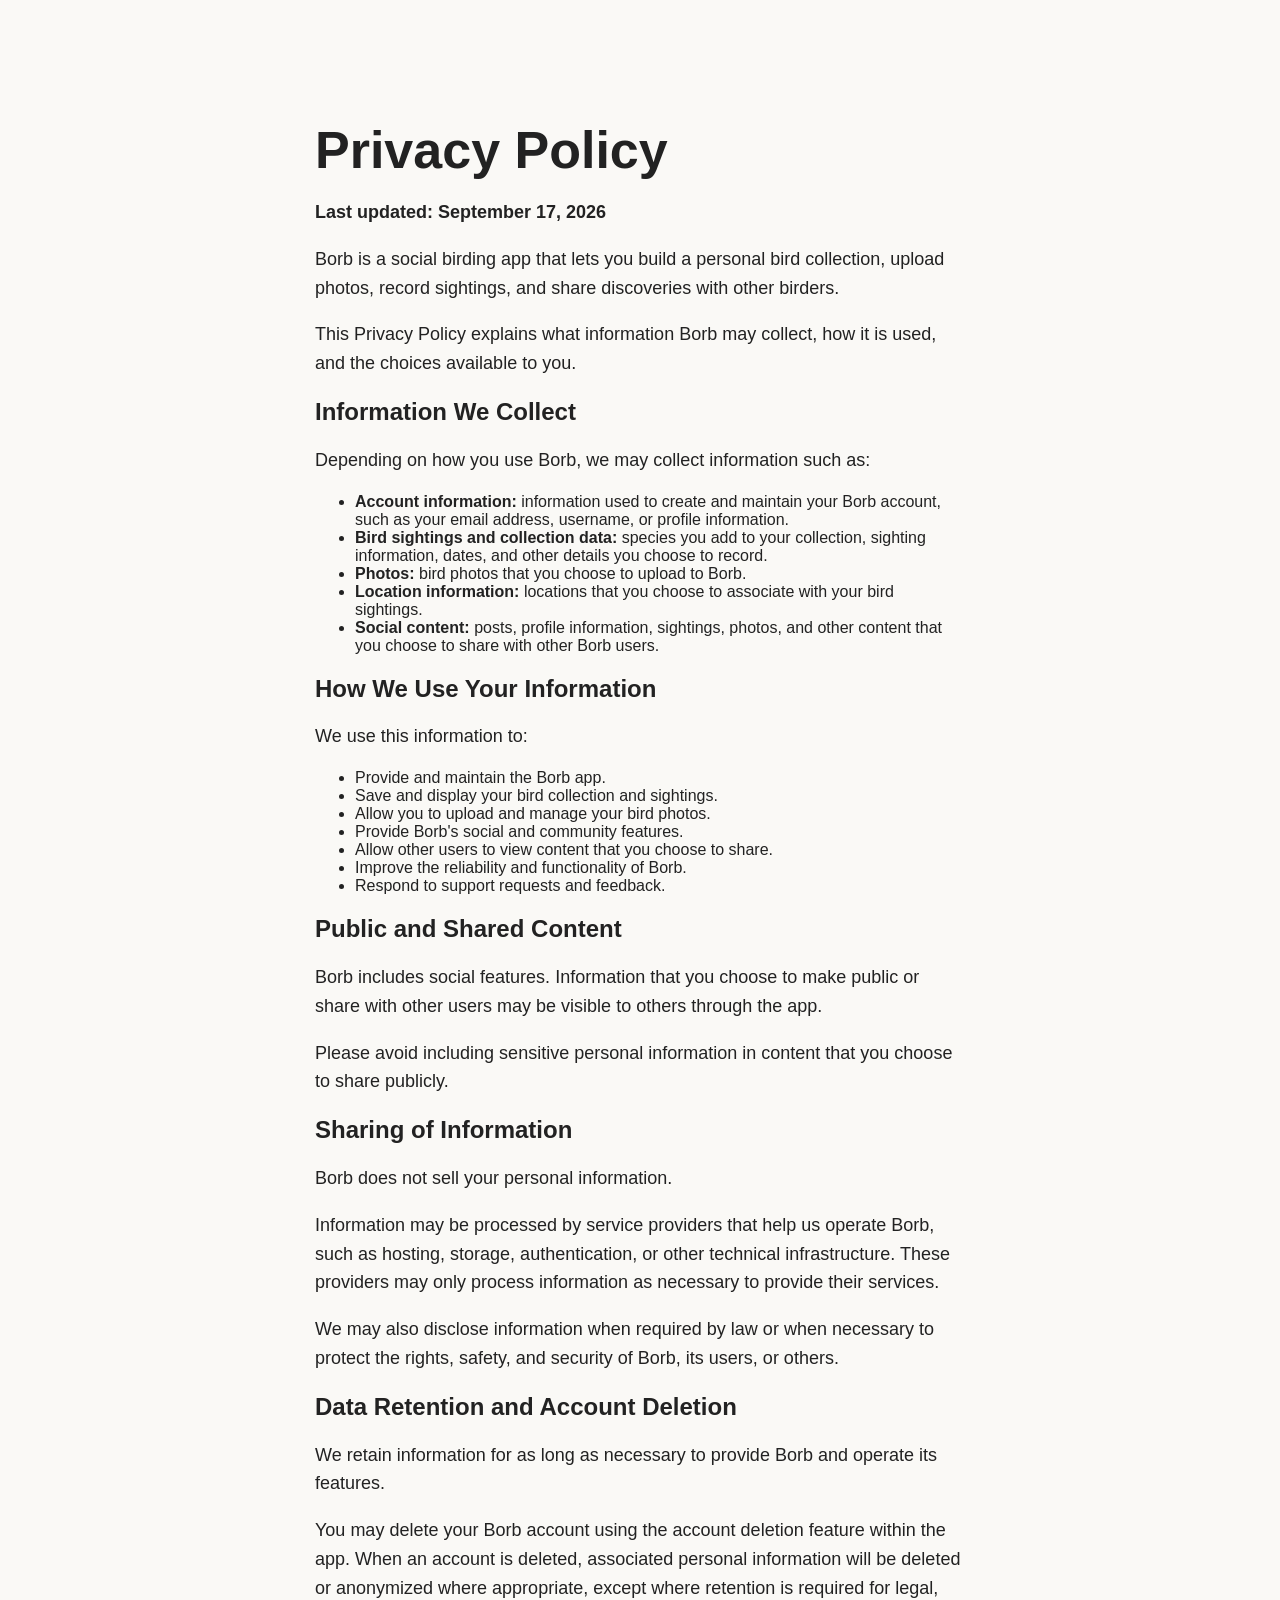
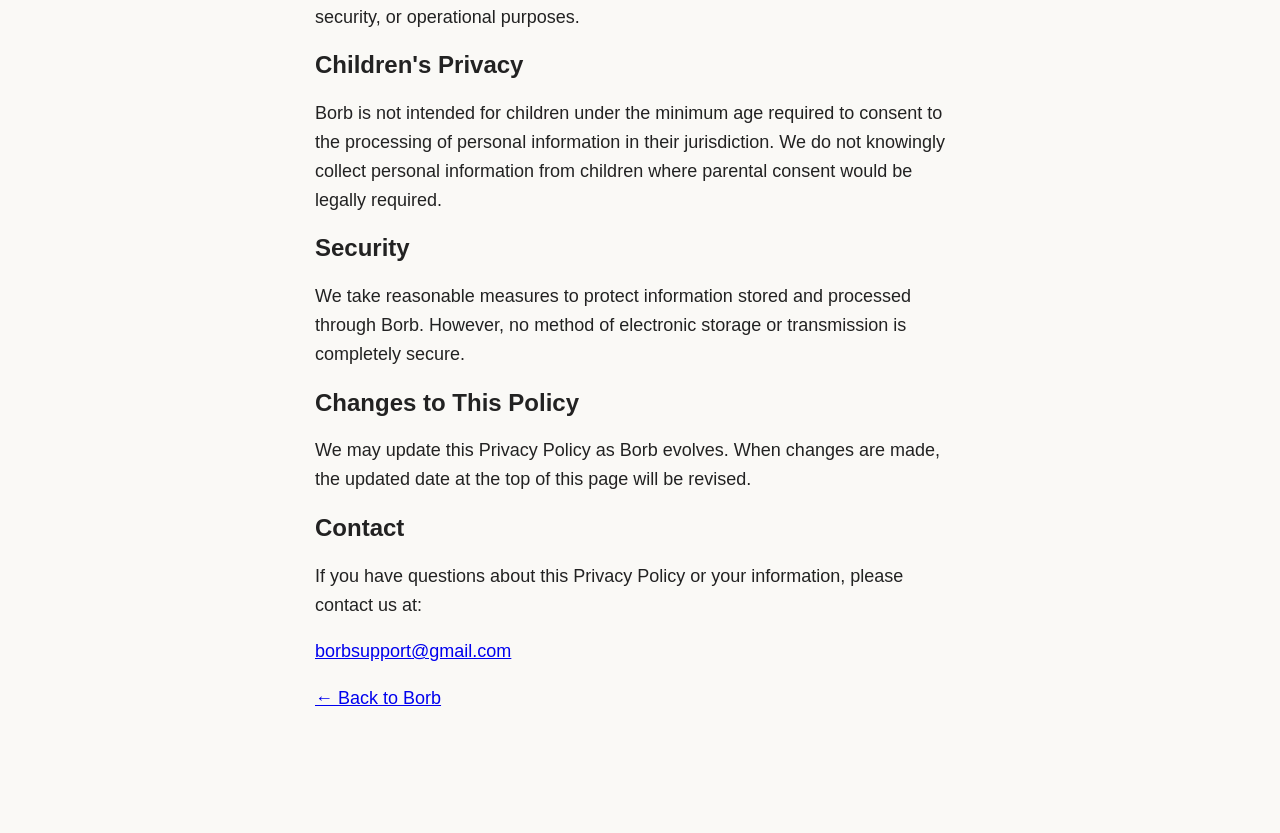
==== privacy/index.html @ 5e0afe62 "Create index.html" ====
<!DOCTYPE html>
<html lang="en">
<head>
  <meta charset="UTF-8">
  <meta name="viewport" content="width=device-width, initial-scale=1.0">
  <title>Borb Privacy Policy</title>
  <link rel="stylesheet" href="../style.css">
</head>

<body>
  <main>
    <h1>Privacy Policy</h1>

    <p><strong>Last updated: September 17, 2026</strong></p>

    <p>
      Borb is a social birding app that lets you build a personal bird
      collection, upload photos, record sightings, and share discoveries
      with other birders.
    </p>

    <p>
      This Privacy Policy explains what information Borb may collect,
      how it is used, and the choices available to you.
    </p>

    <h2>Information We Collect</h2>

    <p>Depending on how you use Borb, we may collect information such as:</p>

    <ul>
      <li>
        <strong>Account information:</strong> information used to create
        and maintain your Borb account, such as your email address,
        username, or profile information.
      </li>

      <li>
        <strong>Bird sightings and collection data:</strong> species you
        add to your collection, sighting information, dates, and other
        details you choose to record.
      </li>

      <li>
        <strong>Photos:</strong> bird photos that you choose to upload
        to Borb.
      </li>

      <li>
        <strong>Location information:</strong> locations that you choose
        to associate with your bird sightings.
      </li>

      <li>
        <strong>Social content:</strong> posts, profile information,
        sightings, photos, and other content that you choose to share
        with other Borb users.
      </li>
    </ul>

    <h2>How We Use Your Information</h2>

    <p>We use this information to:</p>

    <ul>
      <li>Provide and maintain the Borb app.</li>
      <li>Save and display your bird collection and sightings.</li>
      <li>Allow you to upload and manage your bird photos.</li>
      <li>Provide Borb's social and community features.</li>
      <li>Allow other users to view content that you choose to share.</li>
      <li>Improve the reliability and functionality of Borb.</li>
      <li>Respond to support requests and feedback.</li>
    </ul>

    <h2>Public and Shared Content</h2>

    <p>
      Borb includes social features. Information that you choose to make
      public or share with other users may be visible to others through
      the app.
    </p>

    <p>
      Please avoid including sensitive personal information in content
      that you choose to share publicly.
    </p>

    <h2>Sharing of Information</h2>

    <p>
      Borb does not sell your personal information.
    </p>

    <p>
      Information may be processed by service providers that help us
      operate Borb, such as hosting, storage, authentication, or other
      technical infrastructure. These providers may only process
      information as necessary to provide their services.
    </p>

    <p>
      We may also disclose information when required by law or when
      necessary to protect the rights, safety, and security of Borb,
      its users, or others.
    </p>

    <h2>Data Retention and Account Deletion</h2>

    <p>
      We retain information for as long as necessary to provide Borb
      and operate its features.
    </p>

    <p>
      You may delete your Borb account using the account deletion
      feature within the app. When an account is deleted, associated
      personal information will be deleted or anonymized where
      appropriate, except where retention is required for legal,
      security, or operational purposes.
    </p>

    <h2>Children's Privacy</h2>

    <p>
      Borb is not intended for children under the minimum age required
      to consent to the processing of personal information in their
      jurisdiction. We do not knowingly collect personal information
      from children where parental consent would be legally required.
    </p>

    <h2>Security</h2>

    <p>
      We take reasonable measures to protect information stored and
      processed through Borb. However, no method of electronic storage
      or transmission is completely secure.
    </p>

    <h2>Changes to This Policy</h2>

    <p>
      We may update this Privacy Policy as Borb evolves. When changes
      are made, the updated date at the top of this page will be revised.
    </p>

    <h2>Contact</h2>

    <p>
      If you have questions about this Privacy Policy or your information,
      please contact us at:
    </p>

    <p>
      <a href="mailto:YOUR_EMAIL">borbsupport@gmail.com</a>
    </p>

    <p>
      <a href="../">← Back to Borb</a>
    </p>
  </main>
</body>
</html>
---- style.css ----
body {
  font-family: -apple-system, BlinkMacSystemFont, "Segoe UI", sans-serif;
  margin: 0;
  padding: 40px 24px;
  background: #faf9f6;
  color: #222;
}

main {
  max-width: 650px;
  margin: 80px auto;
}

h1 {
  font-size: 52px;
  margin-bottom: 8px;
}

.tagline {
  font-size: 24px;
  font-weight: 600;
}

p {
  font-size: 18px;
  line-height: 1.6;
}

nav {
  margin-top: 40px;
}

nav a {
  margin-right: 24px;
  color: inherit;
}
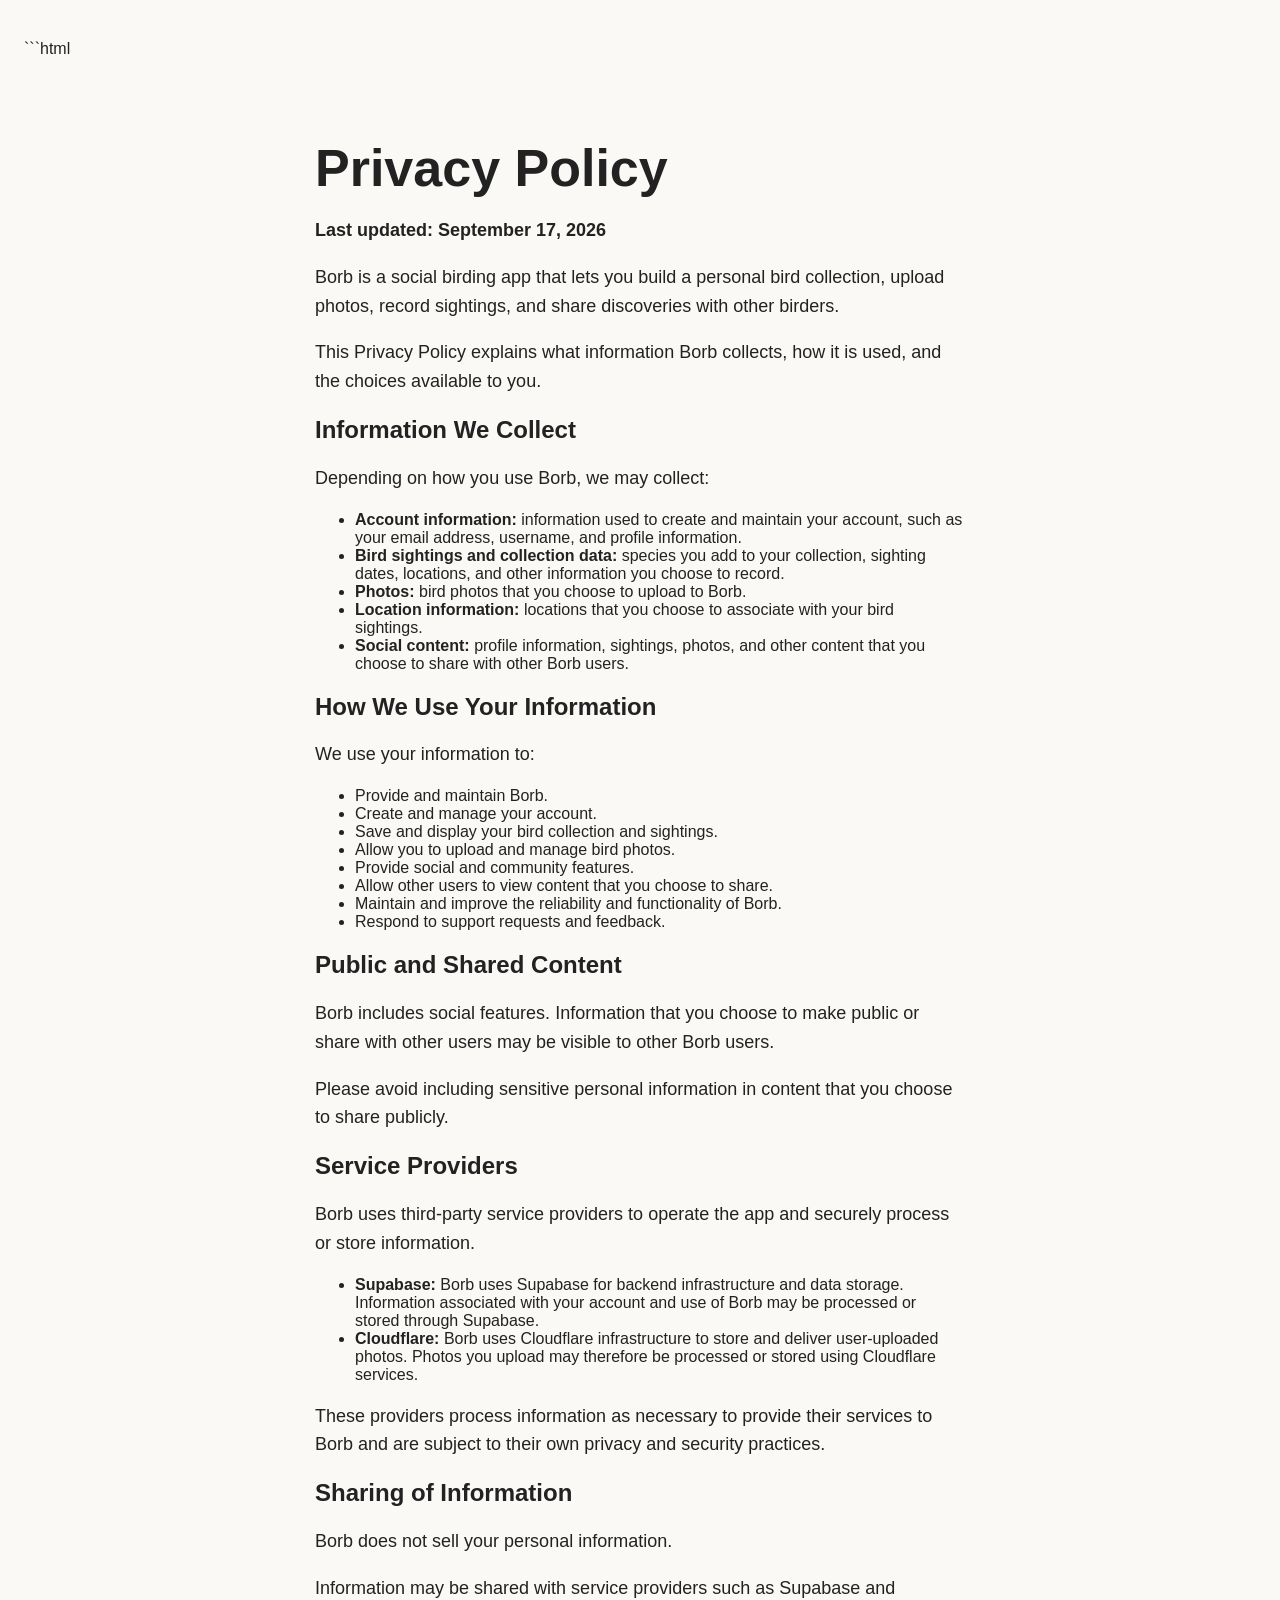
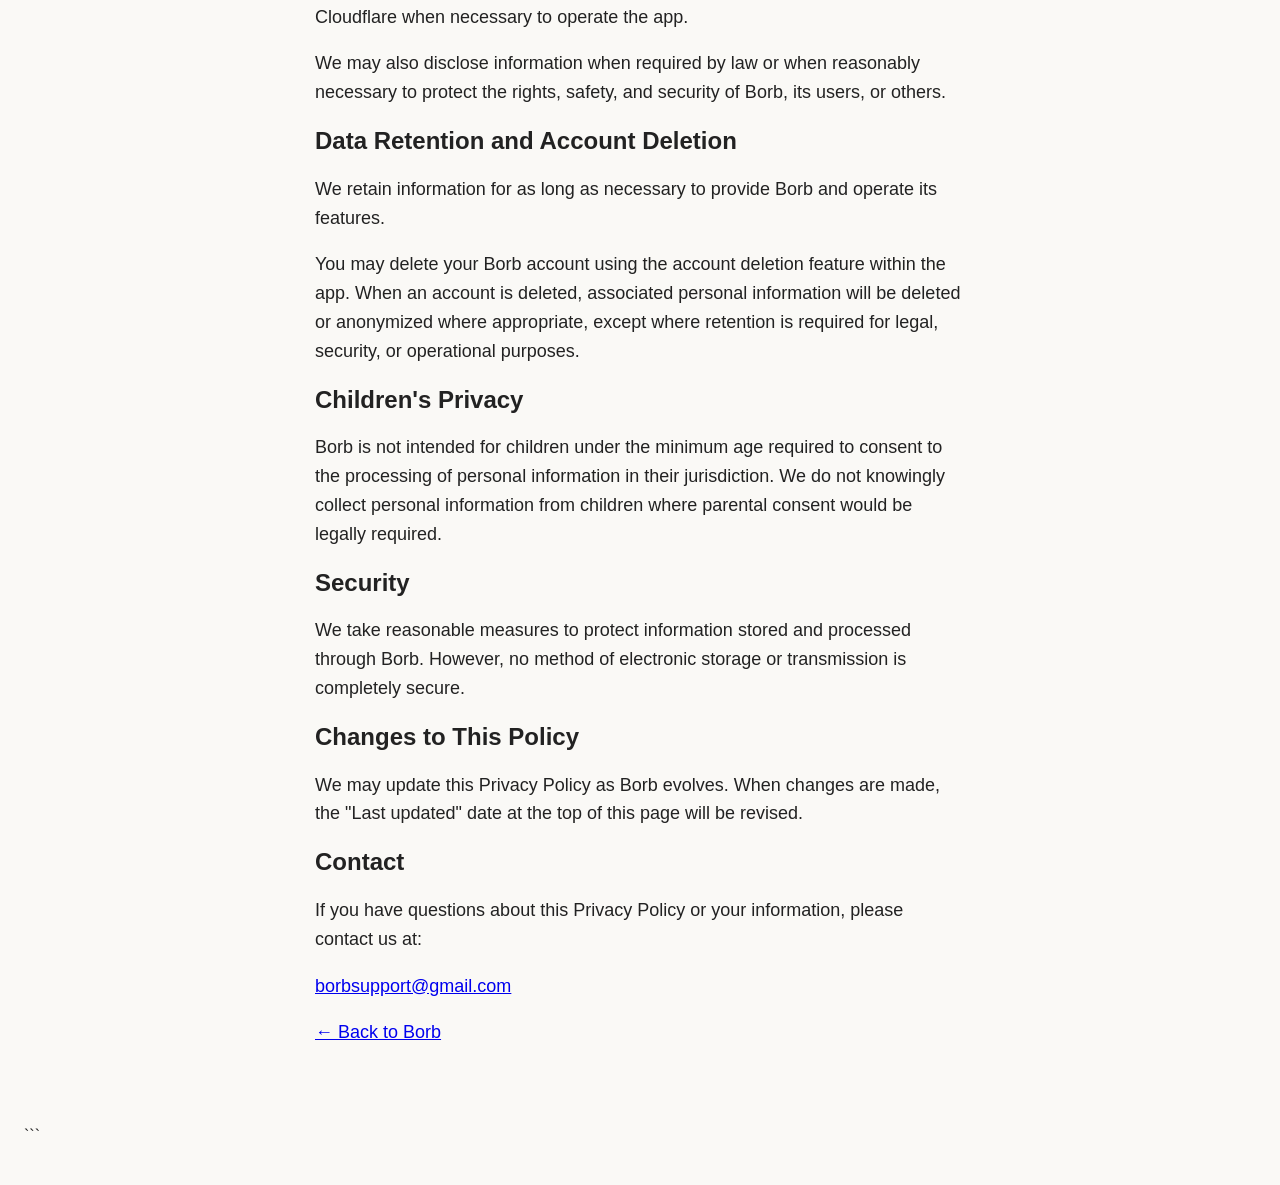
==== commit 4b9e920d: "Update index.html" ====
--- a/privacy/index.html
+++ b/privacy/index.html
@@ -1,3 +1,4 @@
+```html
 <!DOCTYPE html>
 <html lang="en">
 <head>
@@ -20,25 +21,25 @@
     </p>
 
     <p>
-      This Privacy Policy explains what information Borb may collect,
+      This Privacy Policy explains what information Borb collects,
       how it is used, and the choices available to you.
     </p>
 
     <h2>Information We Collect</h2>
 
-    <p>Depending on how you use Borb, we may collect information such as:</p>
+    <p>Depending on how you use Borb, we may collect:</p>
 
     <ul>
       <li>
         <strong>Account information:</strong> information used to create
-        and maintain your Borb account, such as your email address,
-        username, or profile information.
+        and maintain your account, such as your email address, username,
+        and profile information.
       </li>
 
       <li>
         <strong>Bird sightings and collection data:</strong> species you
-        add to your collection, sighting information, dates, and other
-        details you choose to record.
+        add to your collection, sighting dates, locations, and other
+        information you choose to record.
       </li>
 
       <li>
@@ -52,23 +53,24 @@
       </li>
 
       <li>
-        <strong>Social content:</strong> posts, profile information,
-        sightings, photos, and other content that you choose to share
-        with other Borb users.
+        <strong>Social content:</strong> profile information, sightings,
+        photos, and other content that you choose to share with other
+        Borb users.
       </li>
     </ul>
 
     <h2>How We Use Your Information</h2>
 
-    <p>We use this information to:</p>
+    <p>We use your information to:</p>
 
     <ul>
-      <li>Provide and maintain the Borb app.</li>
+      <li>Provide and maintain Borb.</li>
+      <li>Create and manage your account.</li>
       <li>Save and display your bird collection and sightings.</li>
-      <li>Allow you to upload and manage your bird photos.</li>
-      <li>Provide Borb's social and community features.</li>
+      <li>Allow you to upload and manage bird photos.</li>
+      <li>Provide social and community features.</li>
       <li>Allow other users to view content that you choose to share.</li>
-      <li>Improve the reliability and functionality of Borb.</li>
+      <li>Maintain and improve the reliability and functionality of Borb.</li>
       <li>Respond to support requests and feedback.</li>
     </ul>
 
@@ -76,13 +78,40 @@
 
     <p>
       Borb includes social features. Information that you choose to make
-      public or share with other users may be visible to others through
-      the app.
+      public or share with other users may be visible to other Borb users.
     </p>
 
     <p>
       Please avoid including sensitive personal information in content
       that you choose to share publicly.
+    </p>
+
+    <h2>Service Providers</h2>
+
+    <p>
+      Borb uses third-party service providers to operate the app and
+      securely process or store information.
+    </p>
+
+    <ul>
+      <li>
+        <strong>Supabase:</strong> Borb uses Supabase for backend
+        infrastructure and data storage. Information associated with
+        your account and use of Borb may be processed or stored through
+        Supabase.
+      </li>
+
+      <li>
+        <strong>Cloudflare:</strong> Borb uses Cloudflare infrastructure
+        to store and deliver user-uploaded photos. Photos you upload may
+        therefore be processed or stored using Cloudflare services.
+      </li>
+    </ul>
+
+    <p>
+      These providers process information as necessary to provide their
+      services to Borb and are subject to their own privacy and security
+      practices.
     </p>
 
     <h2>Sharing of Information</h2>
@@ -92,16 +121,14 @@
     </p>
 
     <p>
-      Information may be processed by service providers that help us
-      operate Borb, such as hosting, storage, authentication, or other
-      technical infrastructure. These providers may only process
-      information as necessary to provide their services.
+      Information may be shared with service providers such as Supabase
+      and Cloudflare when necessary to operate the app.
     </p>
 
     <p>
       We may also disclose information when required by law or when
-      necessary to protect the rights, safety, and security of Borb,
-      its users, or others.
+      reasonably necessary to protect the rights, safety, and security
+      of Borb, its users, or others.
     </p>
 
     <h2>Data Retention and Account Deletion</h2>
@@ -140,7 +167,8 @@
 
     <p>
       We may update this Privacy Policy as Borb evolves. When changes
-      are made, the updated date at the top of this page will be revised.
+      are made, the "Last updated" date at the top of this page will
+      be revised.
     </p>
 
     <h2>Contact</h2>
@@ -160,3 +188,4 @@
   </main>
 </body>
 </html>
+```
